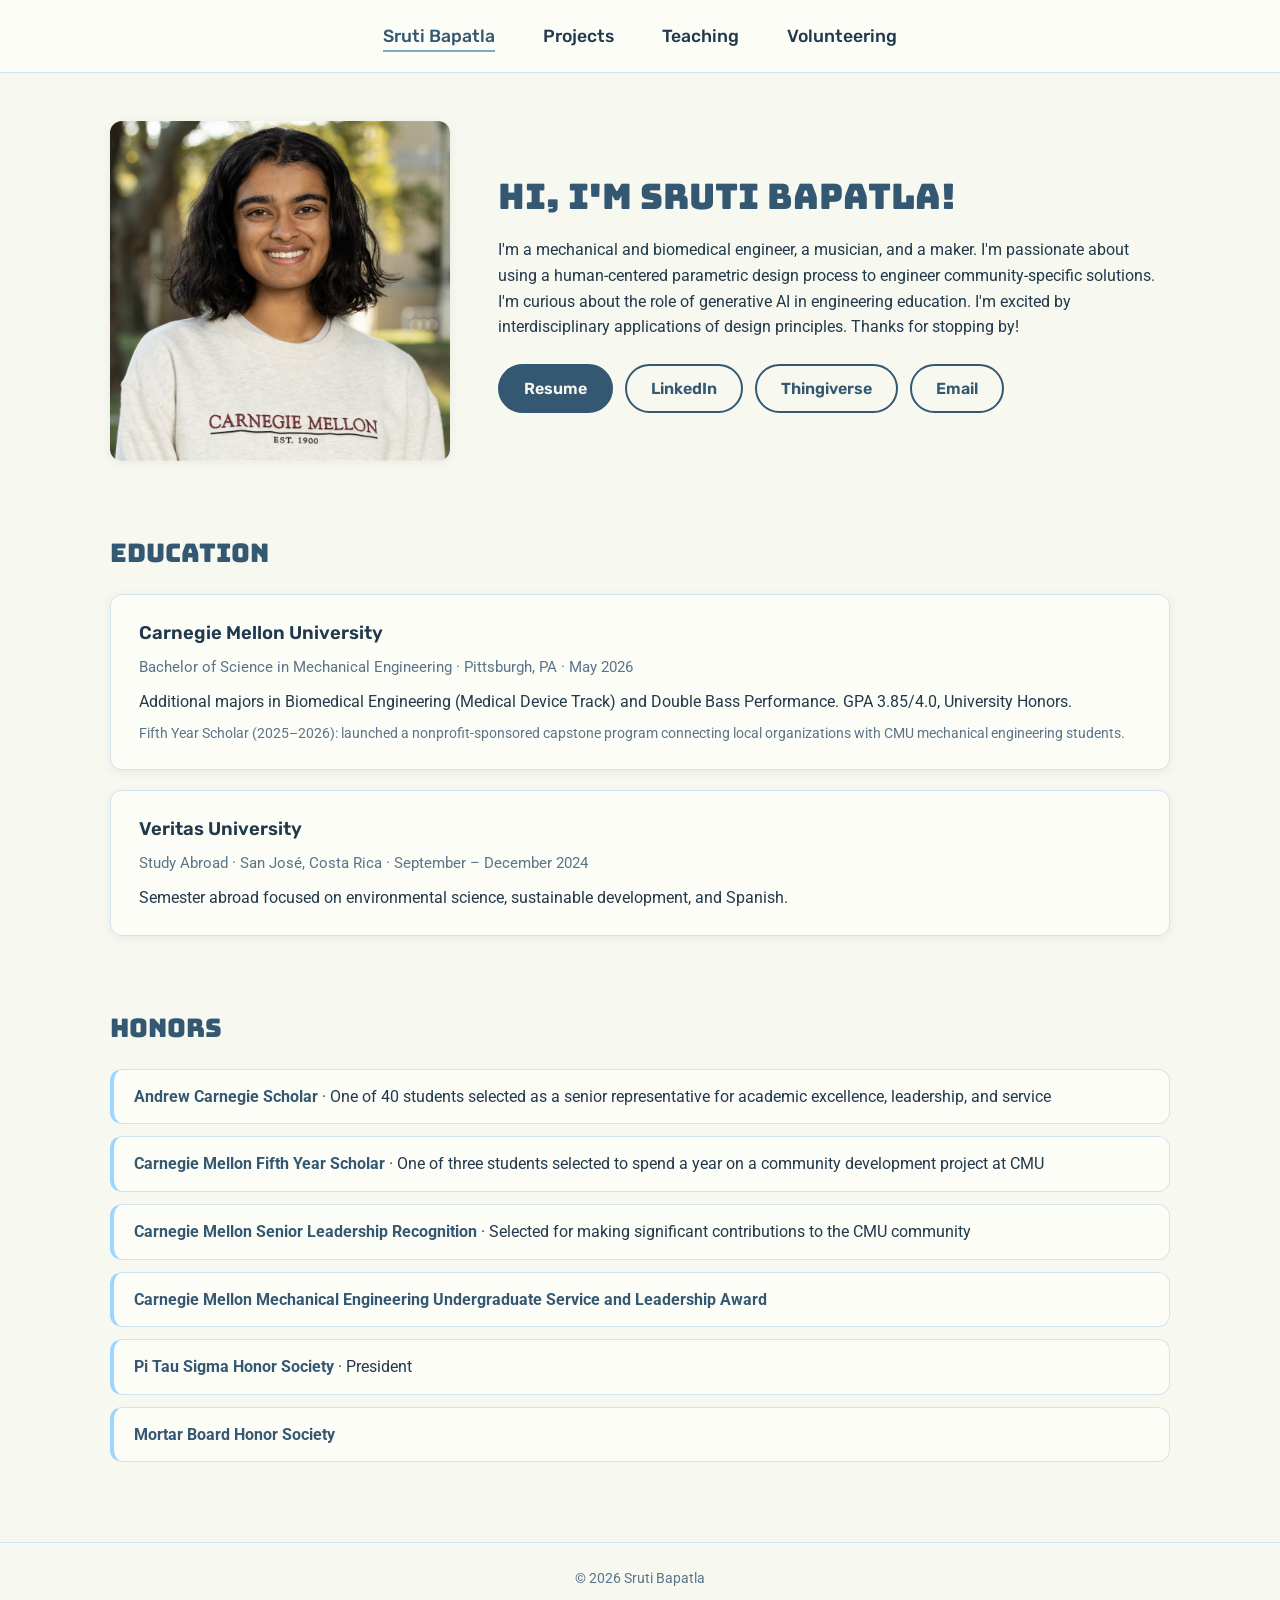
==== index.html @ 10367d78 "Use Rubik for subheadings, menu and card titles Co-Authored-By: Claude Opus 5.5 <noreply@anthropic.c" ====
<!DOCTYPE html>
<html lang="en">
<head>
  <meta charset="UTF-8">
  <meta name="viewport" content="width=device-width, initial-scale=1.0">
  <title>Sruti Bapatla</title>
  <link rel="preconnect" href="https://fonts.googleapis.com">
  <link href="https://fonts.googleapis.com/css2?family=Bungee&family=Roboto:wght@400;500;700&family=Rubik:wght@500;600;700&display=swap" rel="stylesheet">
  <link rel="stylesheet" href="styles.css?v=15">
</head>
<body>
  <nav class="site-nav">
    <ul>
      <li><a href="index.html" class="active">Sruti Bapatla</a></li>
      <li><a href="projects.html">Projects</a></li>
      <li><a href="teaching.html">Teaching</a></li>
      <li><a href="volunteering.html">Volunteering</a></li>
    </ul>
  </nav>

  <main>
    <!-- ===== Photo + About Me ===== -->
    <section class="hero">
      <div class="hero-photo">
        <img src="images/sruti.jpg" alt="Photo of Sruti Bapatla">
      </div>

      <div class="hero-text">
        <h1>Hi, I'm Sruti Bapatla!</h1>
        <p>I'm a mechanical and biomedical engineer, a musician, and a maker. I'm passionate about using a human-centered parametric design process to engineer community-specific solutions. I'm curious about the role of generative AI in engineering education. I'm excited by interdisciplinary applications of design principles. Thanks for stopping by!</p>

        <div class="button-row">
          <a class="btn primary" href="resume.pdf" target="_blank" rel="noopener">Resume</a>
          <a class="btn" href="https://www.linkedin.com/in/sruti-bapatla" target="_blank" rel="noopener">LinkedIn</a>
          <a class="btn" href="https://www.thingiverse.com/srutibapatla/designs" target="_blank" rel="noopener">Thingiverse</a>
          <a class="btn" href="mailto:sbapatla@andrew.cmu.edu">Email</a>
        </div>
      </div>
    </section>

    <!-- ===== Education ===== -->
    <section class="section">
      <h2>Education</h2>

      <div class="edu-card">
        <h3>Carnegie Mellon University</h3>
        <p class="edu-meta">Bachelor of Science in Mechanical Engineering · Pittsburgh, PA · May 2026</p>
        <p>Additional majors in Biomedical Engineering (Medical Device Track) and Double Bass Performance. GPA 3.85/4.0, University Honors.</p>
        <p class="meta" style="margin-top: 8px;">Fifth Year Scholar (2025–2026): launched a nonprofit-sponsored capstone program connecting local organizations with CMU mechanical engineering students.</p>
      </div>

      <div class="edu-card">
        <h3>Veritas University</h3>
        <p class="edu-meta">Study Abroad · San José, Costa Rica · September – December 2024</p>
        <p>Semester abroad focused on environmental science, sustainable development, and Spanish.</p>
      </div>
    </section>

    <!-- ===== Honors ===== -->
    <section class="section">
      <h2>Honors</h2>
      <ul class="honors-list">
        <li><strong>Andrew Carnegie Scholar</strong> · One of 40 students selected as a senior representative for academic excellence, leadership, and service</li>
        <li><strong>Carnegie Mellon Fifth Year Scholar</strong> · One of three students selected to spend a year on a community development project at CMU</li>
        <li><strong>Carnegie Mellon Senior Leadership Recognition</strong> · Selected for making significant contributions to the CMU community</li>
        <li><strong>Carnegie Mellon Mechanical Engineering Undergraduate Service and Leadership Award</strong></li>
        <li><strong>Pi Tau Sigma Honor Society</strong> · President</li>
        <li><strong>Mortar Board Honor Society</strong></li>
      </ul>
    </section>
  </main>

  <footer>© 2026 Sruti Bapatla</footer>
</body>
</html>
---- styles.css ----
/* ===== Fonts =====
   Bungee (headings) and Roboto (body) load from Google Fonts in each page's <head>. */

/* ===== Base ===== */
:root {
  /* Palette */
  --navy: #355872;
  --steel: #7AAACE;
  --sky: #9CD5FF;
  --cream: #F7F8F0;

  --bg: var(--cream);
  --surface: #fdfdf8;
  --text: #22394b;
  --muted: #5a7488;
  --accent: var(--navy);
  --accent-mid: var(--steel);
  --accent-soft: #dcefff;
  --border: #d5e3ee;
  --radius: 12px;
  --shadow: 0 2px 10px rgba(53, 88, 114, 0.08);

  /* Swap these two if you'd rather have the fonts the other way round */
  --font-heading: "Bungee", "Roboto", sans-serif;
  --font-body: "Roboto", -apple-system, "Segoe UI", sans-serif;
  --font-sub: "Rubik", "Roboto", sans-serif; /* bold, easier-to-read middle font for smaller headings */
}

* { box-sizing: border-box; margin: 0; padding: 0; }

/* Unfinished items are marked hidden in the HTML until they're filled in */
[hidden] { display: none !important; }

body {
  font-family: var(--font-body);
  background: var(--bg);
  color: var(--text);
  line-height: 1.6;
}

h1, h2 {
  font-family: var(--font-heading);
  font-weight: 400; /* Bungee has a single weight; this avoids fake bolding */
}

h3, h4, .site-nav a, .cover-title, .btn, .logo-name {
  font-family: var(--font-sub);
  font-weight: 600;
}

h1, h2 { color: var(--navy); }

img { max-width: 100%; display: block; }
a { color: var(--accent); }

/* Text you still need to fill in */
.placeholder-text { color: #8fa3b2; font-style: italic; }

.meta { color: var(--muted); font-size: 0.9rem; }

/* ===== Top navigation ===== */
.site-nav {
  position: sticky;
  top: 0;
  z-index: 10;
  background: var(--surface);
  border-bottom: 1px solid var(--border);
}

.site-nav ul {
  list-style: none;
  display: flex;
  justify-content: center;
  flex-wrap: wrap;
  gap: 8px 48px;
  padding: 22px 16px;
}

.site-nav a {
  color: var(--text);
  text-decoration: none;
  font-size: 1.1rem;
  font-weight: 500;
  padding-bottom: 4px;
  border-bottom: 2px solid transparent;
  transition: border-color 0.2s, color 0.2s;
}

.site-nav a:hover { color: var(--accent-mid); }

.site-nav a.active {
  color: var(--accent);
  border-bottom-color: var(--accent-mid);
}

/* ===== Layout ===== */
main {
  max-width: 1100px;
  margin: 0 auto;
  padding: 48px 20px 80px;
}

h1 { font-size: 2.2rem; margin-bottom: 12px; }
h2 { font-size: 1.6rem; margin-bottom: 20px; }
h3 { font-size: 1.15rem; margin-bottom: 6px; }

.section { margin-top: 72px; }

.page-intro { color: var(--muted); margin-bottom: 32px; }

/* ===== Home: hero ===== */
.hero {
  display: grid;
  grid-template-columns: 340px 1fr;
  gap: 48px;
  align-items: center;
}

.hero-photo img {
  width: 100%;
  aspect-ratio: 1 / 1;
  object-fit: cover;
  object-position: center;
  border-radius: var(--radius);
  box-shadow: var(--shadow);
}

.hero-text p { margin-bottom: 16px; }

.button-row { display: flex; flex-wrap: wrap; gap: 12px; margin-top: 24px; }

.btn {
  display: inline-block;
  padding: 10px 24px;
  border-radius: 999px;
  border: 2px solid var(--accent);
  color: var(--accent);
  background: transparent;
  text-decoration: none;
  font-weight: 600;
  transition: background 0.2s, color 0.2s;
}

.btn:hover, .btn.primary { background: var(--accent); color: var(--cream); }
.btn.primary:hover { background: #2a465b; border-color: #2a465b; }

/* ===== Home: education ===== */
.edu-card {
  background: var(--surface);
  border: 1px solid var(--border);
  border-radius: var(--radius);
  padding: 24px 28px;
  margin-bottom: 20px;
  box-shadow: var(--shadow);
}

.edu-meta { color: var(--muted); font-size: 0.95rem; margin-bottom: 10px; }

/* ===== Projects ===== */
.filter-bar { display: flex; align-items: center; gap: 12px; margin-bottom: 36px; }

.filter-bar label { font-weight: 600; }

.filter-bar select {
  font: inherit;
  padding: 8px 36px 8px 14px;
  border: 1px solid var(--border);
  border-radius: 8px;
  background: var(--surface);
  cursor: pointer;
}

.project-group { display: none; }
.project-group.visible { display: block; }

.project-grid {
  display: grid;
  grid-template-columns: repeat(3, 1fr);
  gap: 32px;
}

.project-card h3 { margin-top: 12px; }

.project-cover {
  position: relative;
  border-radius: var(--radius);
  overflow: hidden;
  background: var(--navy);
  box-shadow: var(--shadow);
}

.project-cover img {
  width: 100%;
  aspect-ratio: 4 / 3;
  object-fit: cover;
  object-position: center;
  transition: opacity 0.3s;
}

.project-cover .cover-title {
  position: absolute;
  left: 0; right: 0; bottom: 0;
  padding: 12px 16px;
  color: #fff;
  font-weight: 600;
  background: linear-gradient(transparent, rgba(53, 88, 114, 0.8));
  transition: opacity 0.3s;
}

.project-cover .overlay {
  position: absolute;
  inset: 0;
  padding: 14px 16px;
  display: flex;
  align-items: center;
  justify-content: center;
  text-align: center;
  color: #fff;
  font-size: 0.85rem;
  line-height: 1.45;
  opacity: 0;
  transition: opacity 0.3s;
}

/* stack paragraphs; scroll if a long description doesn't fit */
.project-cover .overlay { flex-direction: column; gap: 8px; justify-content: safe center; overflow-y: auto; }
.project-cover .overlay:has(p + p) { font-size: 0.78rem; line-height: 1.36; padding: 10px 14px; }
.project-cover:hover img { opacity: 0.2; }
.project-cover:hover .cover-title { opacity: 0; }
.project-cover:hover .overlay { opacity: 1; }
.project-cover .overlay .placeholder-text { color: #e8ecee; }

.skills { display: flex; flex-wrap: wrap; gap: 6px; margin-top: 10px; list-style: none; }

.skills li {
  font-size: 0.8rem;
  padding: 3px 10px;
  border-radius: 999px;
  background: var(--accent-soft);
  color: var(--accent);
}

/* ===== Teaching ===== */
.hover-grid {
  display: grid;
  grid-template-columns: repeat(auto-fill, minmax(300px, 1fr));
  gap: 20px;
  align-items: start;
}

.hover-box {
  background: var(--surface);
  border: 1px solid var(--border);
  border-left: 4px solid var(--accent-mid);
  border-radius: var(--radius);
  padding: 20px 24px;
  box-shadow: var(--shadow);
  transition: transform 0.2s, box-shadow 0.2s;
}

.hover-box:hover { transform: translateY(-2px); box-shadow: 0 6px 18px rgba(53, 88, 114, 0.15); }

.hover-box h3 { margin-bottom: 0; }

.hover-box .details {
  max-height: 0;
  overflow: hidden;
  opacity: 0;
  transition: max-height 0.35s ease, opacity 0.3s, margin 0.3s;
}

.hover-box:hover .details,
.hover-box:focus-within .details {
  max-height: 400px;
  opacity: 1;
  margin-top: 12px;
}

.details-list { padding-left: 18px; }
.details-list li { margin-bottom: 4px; }
.hover-box .details .meta { margin-bottom: 6px; }

.hover-hint { color: var(--muted); font-size: 0.85rem; margin-top: 4px; }

/* ===== Volunteering ===== */
.logo-grid {
  display: grid;
  grid-template-columns: repeat(auto-fill, minmax(280px, 1fr));
  gap: 28px;
}

.logo-card {
  position: relative;
  aspect-ratio: 1 / 1;
  background: var(--surface);
  border: 1px solid var(--border);
  border-radius: var(--radius);
  overflow: hidden;
  box-shadow: var(--shadow);
}

.logo-card img {
  width: 100%;
  height: 100%;
  object-fit: contain;
  object-position: center;
  padding: 28px;
  transition: opacity 0.3s;
}

.logo-card img.photo { object-fit: cover; padding: 0; }

.logo-card .overlay {
  position: absolute;
  inset: 0;
  padding: 24px;
  display: flex;
  flex-direction: column;
  justify-content: center;
  text-align: center;
  background: rgba(53, 88, 114, 0.93);
  color: #fff;
  opacity: 0;
  transition: opacity 0.3s;
}

.logo-card .overlay .role { font-weight: 600; margin-bottom: 8px; opacity: 0.9; }
.logo-card .overlay .placeholder-text { color: var(--sky); }

.logo-card:hover .overlay { opacity: 1; }
.logo-card:hover img { opacity: 0.15; }

.logo-name { text-align: center; margin-top: 10px; font-weight: 600; }

/* ===== Home: honors ===== */
.honors-list { list-style: none; display: grid; gap: 12px; }

.honors-list li {
  background: var(--surface);
  border: 1px solid var(--border);
  border-left: 4px solid var(--sky);
  border-radius: var(--radius);
  padding: 14px 20px;
}

.honors-list strong { color: var(--navy); }

.project-card .meta { margin-top: 2px; }

.poster-link {
  display: inline-block;
  margin-top: 6px;
  font-family: var(--font-sub);
  font-weight: 600;
  font-size: 0.9rem;
  text-decoration: none;
  border-bottom: 2px solid var(--sky);
}

.poster-link:hover { border-bottom-color: var(--navy); }

/* Featured: two larger cards, centered */
.project-grid.featured-grid {
  grid-template-columns: repeat(auto-fit, minmax(0, 440px));   /* centers however many featured cards are shown */
  justify-content: center;
  gap: 40px;
}

.featured-grid .project-card h3 { font-size: 1.25rem; }

@media (max-width: 700px) {
  .project-grid.featured-grid { grid-template-columns: 1fr; }
}

/* Featured cards link to their write-up */
.card-link { color: inherit; text-decoration: none; display: block; }
.card-link:hover h3 { color: var(--steel); }

/* ===== Fabrication Fun gallery ===== */
.fab-gallery {
  display: grid;
  grid-template-columns: repeat(3, minmax(0, 1fr));   /* always three per row */
  gap: 24px;
  align-items: start;
}

.fab-item {
  margin: 0;
  border-radius: var(--radius);
  background: var(--navy);
  overflow: hidden;
  box-shadow: var(--shadow);
  outline: none;
}

.fab-item img {
  width: 100%;
  aspect-ratio: 1 / 1;
  object-fit: cover;
  transition: transform 0.3s, opacity 0.3s;
}

.fab-item figcaption {
  padding: 10px 14px 12px;
  color: var(--cream);
  font-family: var(--font-sub);
  font-weight: 600;
}

.fab-item figcaption.placeholder-text { color: var(--sky); }

.fab-item .skills {
  max-height: 0;
  opacity: 0;
  margin: 0;
  padding: 0 14px;
  overflow: hidden;
  transform: translateY(-6px);
  transition: max-height 0.3s, opacity 0.3s, transform 0.3s, padding 0.3s;
}

.fab-item .skills li { background: var(--sky); color: var(--navy); }

.fab-item:hover img,
.fab-item:focus img { transform: scale(0.92); opacity: 0.55; }

.fab-item:hover .skills,
.fab-item:focus .skills {
  max-height: 200px;
  opacity: 1;
  transform: none;
  padding: 0 14px 14px;
}

/* ===== Blog-style project pages ===== */
.post { max-width: 760px; }

.back-link {
  display: inline-block;
  margin-bottom: 28px;
  font-family: var(--font-sub);
  font-weight: 600;
  text-decoration: none;
}

.back-link:hover { color: var(--steel); }

.post-header { margin-bottom: 28px; }
.post-header h1 { margin-bottom: 6px; }

.post-kicker {
  text-transform: uppercase;
  letter-spacing: 0.08em;
  font-size: 0.8rem;
  font-weight: 600;
  color: var(--steel);
  margin-bottom: 6px;
}

.post-hero {
  width: 100%;
  max-height: 460px;
  object-fit: cover;
  object-position: center;
  border-radius: var(--radius);
  box-shadow: var(--shadow);
  margin-bottom: 40px;
}

.post-section { margin-bottom: 40px; }
.post-section h2 { font-size: 1.35rem; margin-bottom: 10px; }
.post-section p { margin-bottom: 14px; font-size: 1.05rem; }

.post-figure { margin: 24px 0; }

.post-figure img {
  width: 100%;
  border-radius: var(--radius);
  box-shadow: var(--shadow);
}

.post-figure figcaption {
  margin-top: 8px;
  font-size: 0.9rem;
  color: var(--muted);
  text-align: center;
}

.post-hero.contain { object-fit: contain; background: #fff; }

.post-subtitle { font-size: 1.15rem; color: var(--muted); margin-bottom: 6px; }

/* Key numbers */
.stat-row {
  display: grid;
  grid-template-columns: repeat(4, 1fr);
  gap: 12px;
  margin-top: 18px;
}

.stat {
  background: var(--surface);
  border: 1px solid var(--border);
  border-radius: var(--radius);
  padding: 14px 16px;
  display: flex;
  flex-direction: column;
  gap: 4px;
}

.stat-num { font-family: var(--font-sub); font-weight: 700; font-size: 1.25rem; color: var(--navy); }
.stat-label { font-size: 0.85rem; color: var(--muted); line-height: 1.35; }

/* Worked calculation */
.calc {
  background: var(--navy);
  color: var(--cream);
  border-radius: var(--radius);
  padding: 6px 20px;
  margin: 14px 0;
}

.calc div {
  display: flex;
  justify-content: space-between;
  flex-wrap: wrap;
  gap: 4px 16px;
  padding: 10px 0;
  border-bottom: 1px solid rgba(156, 213, 255, 0.25);
}

.calc div:last-child { border-bottom: none; }
.calc span { color: var(--sky); font-size: 0.9rem; }
.calc strong { font-weight: 600; }

@media (max-width: 700px) {
  .stat-row { grid-template-columns: repeat(2, 1fr); }
}

/* Password-protected project */
.lock-card {
  background: var(--surface);
  border: 1px solid var(--border);
  border-radius: var(--radius);
  box-shadow: var(--shadow);
  padding: 32px;
  max-width: 560px;
}

.lock-card h1 { margin-bottom: 12px; }

.lock-form { display: flex; flex-wrap: wrap; gap: 10px; margin-top: 18px; }

.lock-form input {
  flex: 1 1 200px;
  font: inherit;
  padding: 10px 16px;
  border: 1px solid var(--border);
  border-radius: 999px;
  background: #fff;
  color: var(--text);
}

.lock-form input:focus { outline: 2px solid var(--steel); outline-offset: 1px; }
.lock-form .btn { cursor: pointer; font: inherit; font-weight: 600; }

.lock-msg { margin-top: 12px; min-height: 1.5em; color: var(--muted); font-size: 0.95rem; }

.visually-hidden {
  position: absolute; width: 1px; height: 1px; overflow: hidden;
  clip: rect(0 0 0 0); white-space: nowrap;
}

.post-figure.narrow { max-width: 420px; margin-left: auto; margin-right: auto; }

.post-section h3 { margin: 28px 0 10px; color: var(--navy); }

/* Text beside a picture; stacks on phones */
.post-split {
  display: grid;
  grid-template-columns: 1.3fr 1fr;
  gap: 28px;
  align-items: center;
}

.post-split .post-figure { margin: 0; }

/* Image grids */
.post-grid {
  display: grid;
  grid-template-columns: repeat(3, 1fr);
  gap: 14px;
  margin: 18px 0;
}

.post-grid.two { grid-template-columns: repeat(2, 1fr); }
.post-grid.four { grid-template-columns: repeat(4, 1fr); }

.post-grid figure { margin: 0; }

.post-grid img {
  width: 100%;
  aspect-ratio: 1 / 1;
  object-fit: contain;
  object-position: center;
  background: #fff;
  border-radius: 10px;
  border: 1px solid var(--border);
  padding: 6px;
}

.post-grid figcaption {
  margin-top: 6px;
  font-size: 0.82rem;
  color: var(--muted);
  text-align: center;
}

.post-callout {
  background: var(--accent-soft);
  border-radius: var(--radius);
  padding: 14px 18px;
}

.post-cite { font-size: 0.8rem !important; color: var(--muted); }
.post-note { font-size: 0.85rem !important; color: var(--muted); margin-top: 10px; }

/* Requirement cards */
.req-grid {
  display: grid;
  grid-template-columns: repeat(2, 1fr);
  gap: 14px;
  margin-top: 16px;
}

.req-card {
  background: var(--surface);
  border: 1px solid var(--border);
  border-radius: var(--radius);
  padding: 16px 20px;
}

.req-card.focus { background: var(--accent-soft); border-color: var(--sky); }
.req-card h3 { margin: 0 0 8px; font-size: 1.05rem; }
.req-card ul, .pros-cons ul, .post-list { padding-left: 18px; }
.req-card li, .pros-cons li, .post-list li { margin-bottom: 4px; }

/* Concept blocks */
.concept {
  background: var(--surface);
  border: 1px solid var(--border);
  border-radius: var(--radius);
  padding: 4px 22px 18px;
  margin: 20px 0;
}

.concept h3 { margin-top: 18px; }

.pros-cons {
  display: grid;
  grid-template-columns: 1fr 1fr;
  gap: 18px;
}

.pros-cons h4 { font-family: var(--font-sub); color: var(--steel); margin-bottom: 4px; }

/* Table */
.post-table {
  width: 100%;
  border-collapse: collapse;
  margin: 10px 0 12px;
  font-size: 0.95rem;
  background: var(--surface);
  border-radius: var(--radius);
  overflow: hidden;
}

.post-table th, .post-table td { padding: 10px 12px; text-align: center; border-bottom: 1px solid var(--border); }
.post-table th { background: var(--navy); color: var(--cream); font-family: var(--font-sub); font-weight: 600; }
.post-table td:first-child { font-weight: 600; text-align: left; }

/* Quote */
.post-quote {
  margin: 28px 0 14px;
  padding: 20px 24px;
  border-radius: var(--radius);
  background: var(--navy);
  color: var(--cream);
  font-size: 1.1rem;
  font-style: italic;
}

.post-quote span { display: block; margin-top: 8px; font-size: 0.85rem; font-style: normal; color: var(--sky); }

@media (max-width: 700px) {
  .post-split, .pros-cons, .req-grid { grid-template-columns: 1fr; }
  .post-grid, .post-grid.four { grid-template-columns: repeat(2, 1fr); }
  .table-wrap { overflow-x: auto; }
}

/* ===== Footer ===== */
footer {
  text-align: center;
  color: var(--muted);
  font-size: 0.9rem;
  padding: 24px;
  border-top: 1px solid var(--border);
}

/* ===== Responsive ===== */
@media (max-width: 900px) {
  .project-grid { grid-template-columns: repeat(2, 1fr); }
}

@media (max-width: 700px) {
  .fab-gallery { gap: 10px; }
  .fab-item figcaption { font-size: 0.8rem; padding: 6px 8px 8px; }
  .fab-item .skills li { font-size: 0.65rem; padding: 2px 6px; }
  .hero { grid-template-columns: 1fr; }
  .hero-photo { max-width: 320px; margin: 0 auto; }
  .project-grid { grid-template-columns: 1fr; }
  .site-nav ul { gap: 8px 24px; }
}
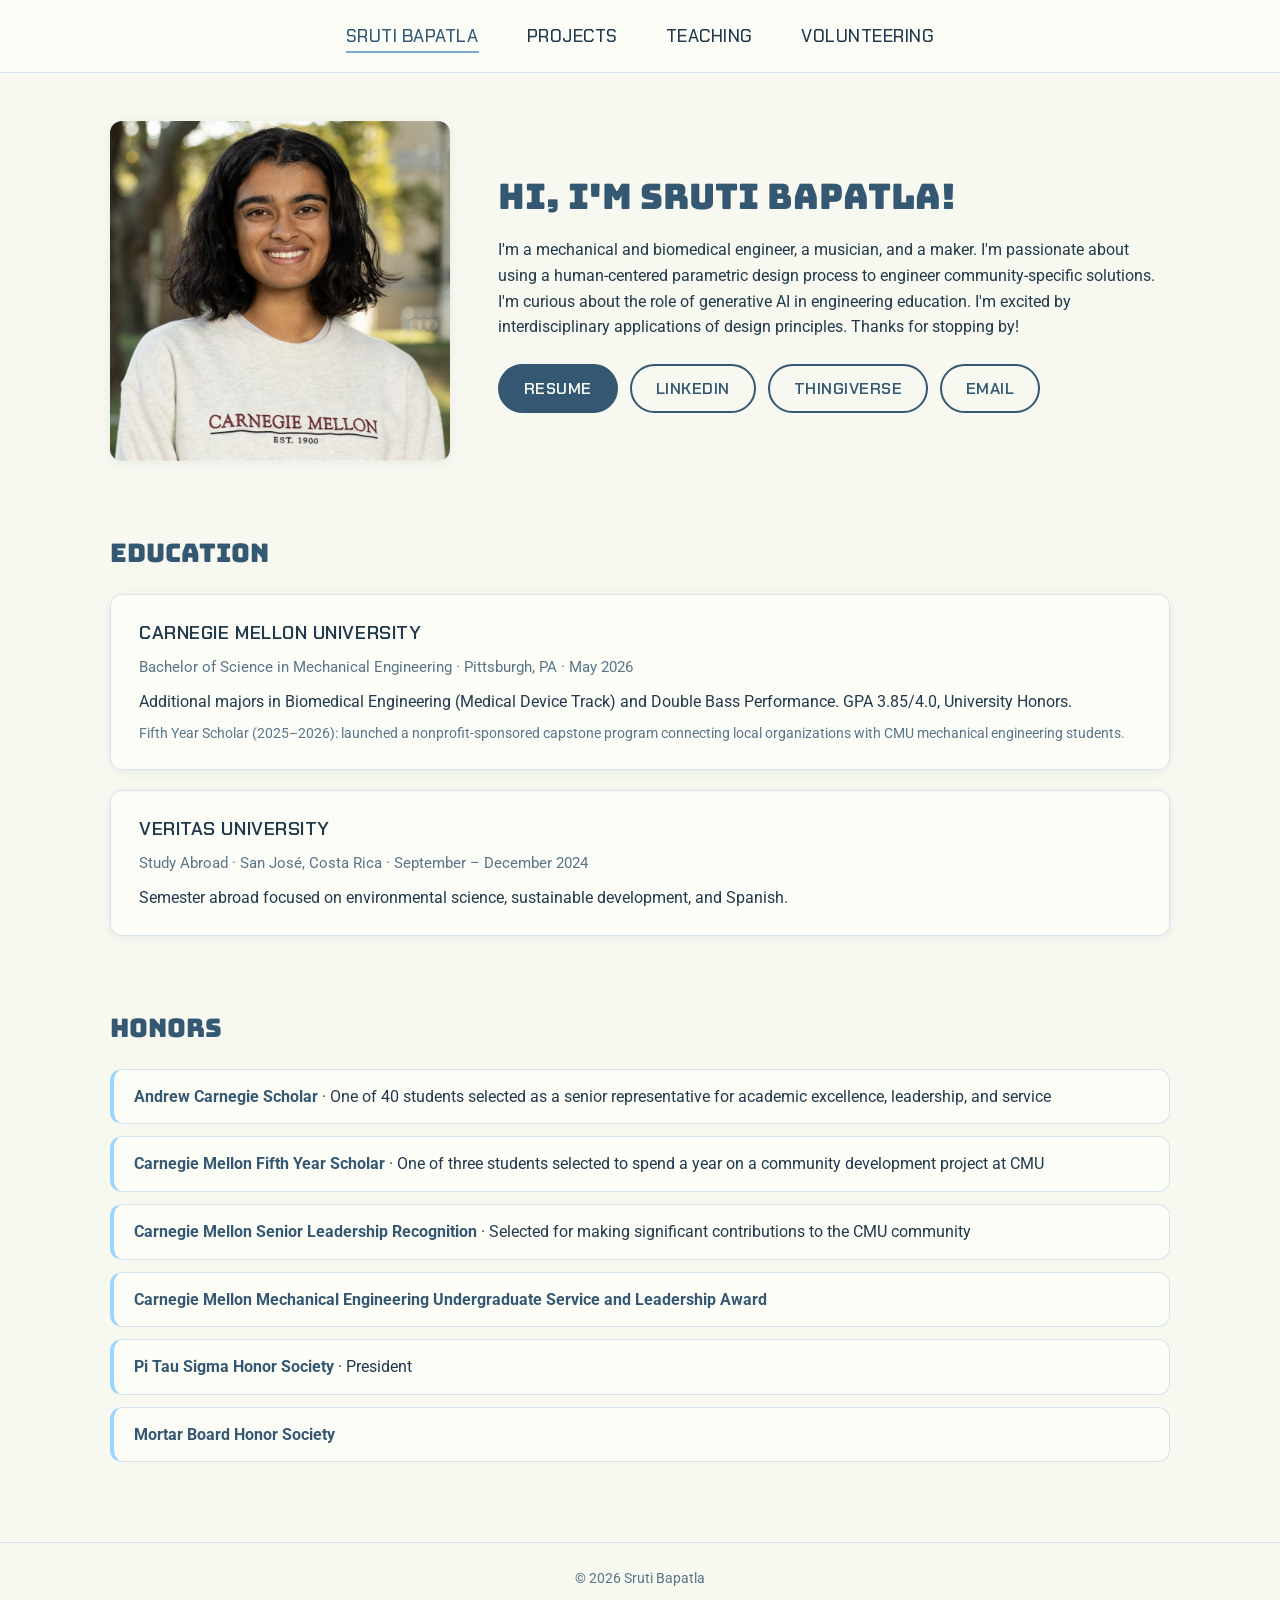
==== commit 30314aba: "Switch subheading font to all-caps Chakra Petch Co-Authored-By: Claude Opus 5.5 <noreply@anthropic.c" ====
--- a/index.html
+++ b/index.html
@@ -5,8 +5,8 @@
   <meta name="viewport" content="width=device-width, initial-scale=1.0">
   <title>Sruti Bapatla</title>
   <link rel="preconnect" href="https://fonts.googleapis.com">
-  <link href="https://fonts.googleapis.com/css2?family=Bungee&family=Roboto:wght@400;500;700&family=Rubik:wght@500;600;700&display=swap" rel="stylesheet">
-  <link rel="stylesheet" href="styles.css?v=15">
+  <link href="https://fonts.googleapis.com/css2?family=Bungee&family=Roboto:wght@400;500;700&family=Chakra+Petch:wght@500;600;700&display=swap" rel="stylesheet">
+  <link rel="stylesheet" href="styles.css?v=16">
 </head>
 <body>
   <nav class="site-nav">
--- a/styles.css
+++ b/styles.css
@@ -23,7 +23,7 @@
   /* Swap these two if you'd rather have the fonts the other way round */
   --font-heading: "Bungee", "Roboto", sans-serif;
   --font-body: "Roboto", -apple-system, "Segoe UI", sans-serif;
-  --font-sub: "Rubik", "Roboto", sans-serif; /* bold, easier-to-read middle font for smaller headings */
+  --font-sub: "Chakra Petch", "Roboto", sans-serif; /* blocky all-caps middle font for smaller headings */
 }
 
 * { box-sizing: border-box; margin: 0; padding: 0; }
@@ -46,6 +46,13 @@
 h3, h4, .site-nav a, .cover-title, .btn, .logo-name {
   font-family: var(--font-sub);
   font-weight: 600;
+}
+
+/* Everything set in the middle font is all caps */
+h3, h4, .site-nav a, .cover-title, .btn, .logo-name,
+.poster-link, .fab-item figcaption, .back-link, .post-table th {
+  text-transform: uppercase;
+  letter-spacing: 0.03em;
 }
 
 h1, h2 { color: var(--navy); }
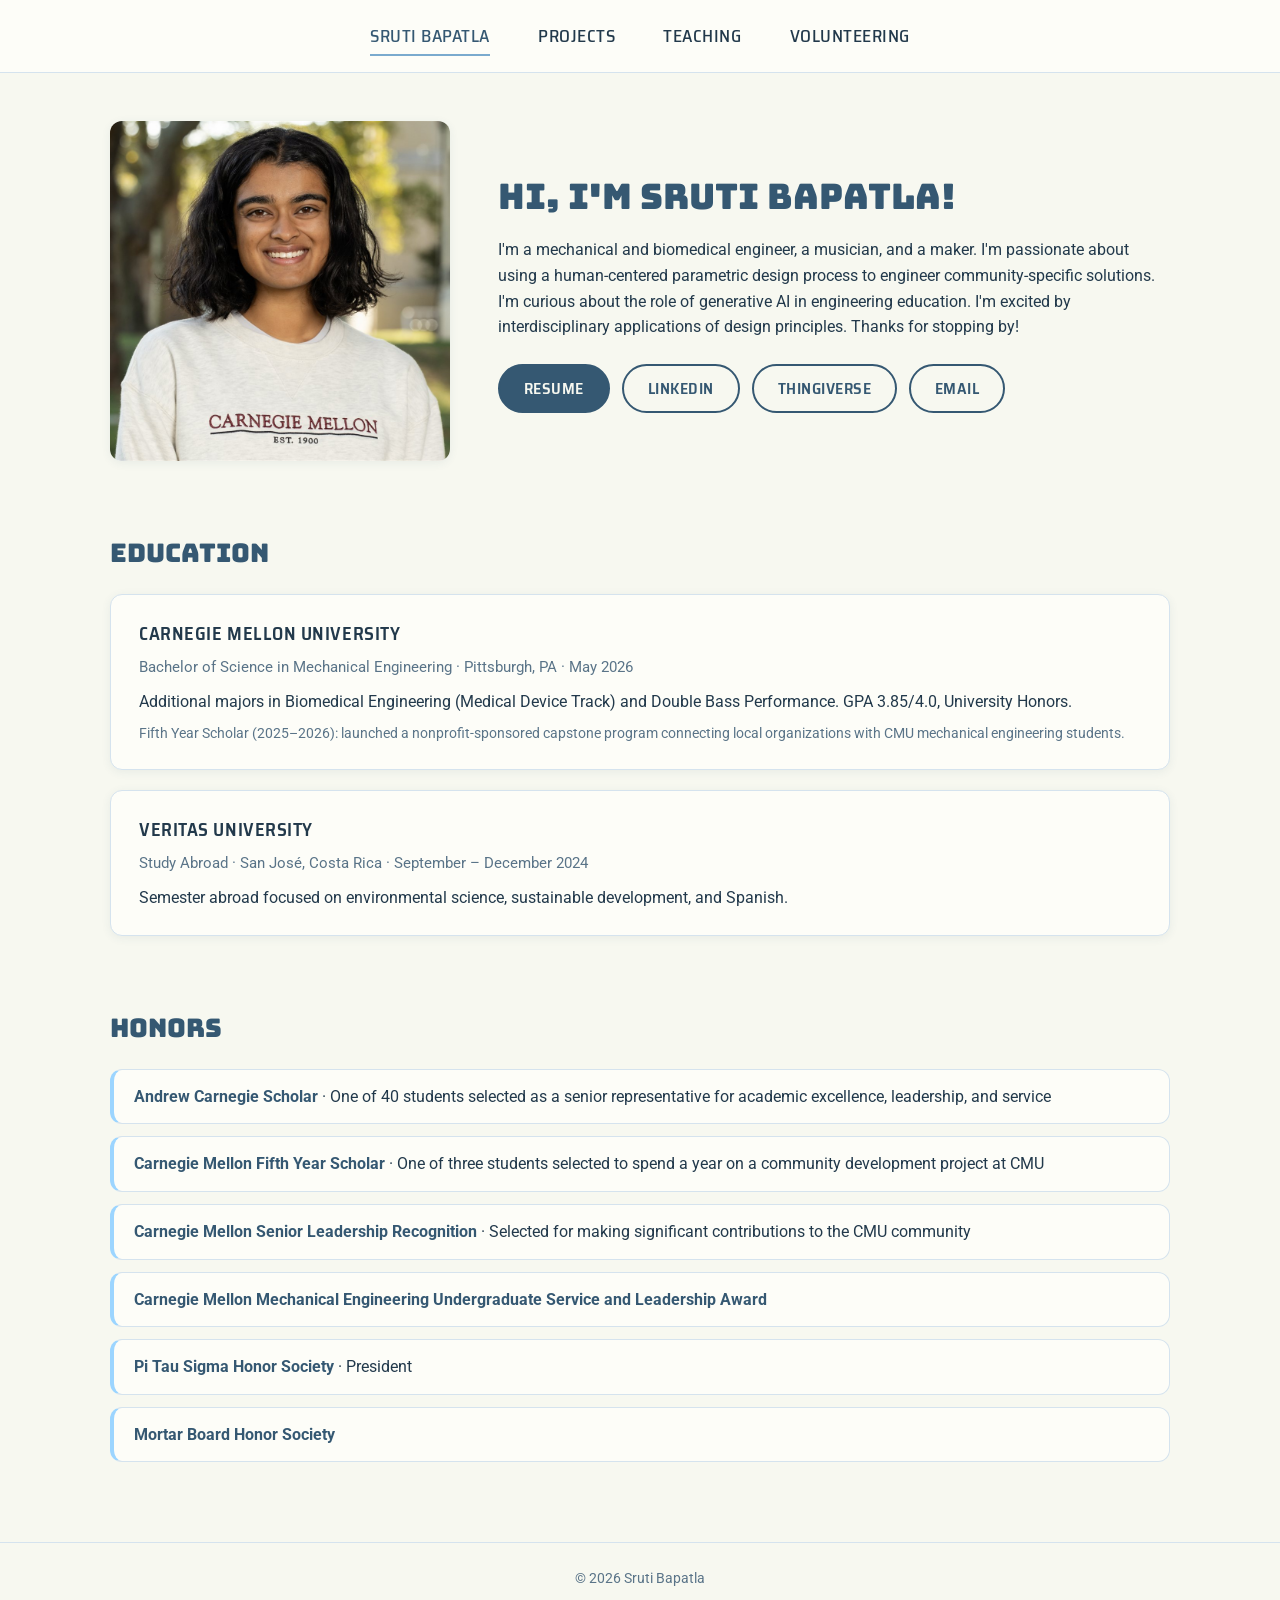
==== commit f82f9740: "Use narrower Saira Semi Condensed for subheadings Co-Authored-By: Claude Opus 5.5 <noreply@anthropic" ====
--- a/index.html
+++ b/index.html
@@ -5,8 +5,8 @@
   <meta name="viewport" content="width=device-width, initial-scale=1.0">
   <title>Sruti Bapatla</title>
   <link rel="preconnect" href="https://fonts.googleapis.com">
-  <link href="https://fonts.googleapis.com/css2?family=Bungee&family=Roboto:wght@400;500;700&family=Chakra+Petch:wght@500;600;700&display=swap" rel="stylesheet">
-  <link rel="stylesheet" href="styles.css?v=16">
+  <link href="https://fonts.googleapis.com/css2?family=Bungee&family=Roboto:wght@400;500;700&family=Saira+Semi+Condensed:wght@500;600;700&display=swap" rel="stylesheet">
+  <link rel="stylesheet" href="styles.css?v=17">
 </head>
 <body>
   <nav class="site-nav">
--- a/styles.css
+++ b/styles.css
@@ -23,7 +23,7 @@
   /* Swap these two if you'd rather have the fonts the other way round */
   --font-heading: "Bungee", "Roboto", sans-serif;
   --font-body: "Roboto", -apple-system, "Segoe UI", sans-serif;
-  --font-sub: "Chakra Petch", "Roboto", sans-serif; /* blocky all-caps middle font for smaller headings */
+  --font-sub: "Saira Semi Condensed", "Roboto", sans-serif; /* blocky all-caps middle font for smaller headings */
 }
 
 * { box-sizing: border-box; margin: 0; padding: 0; }
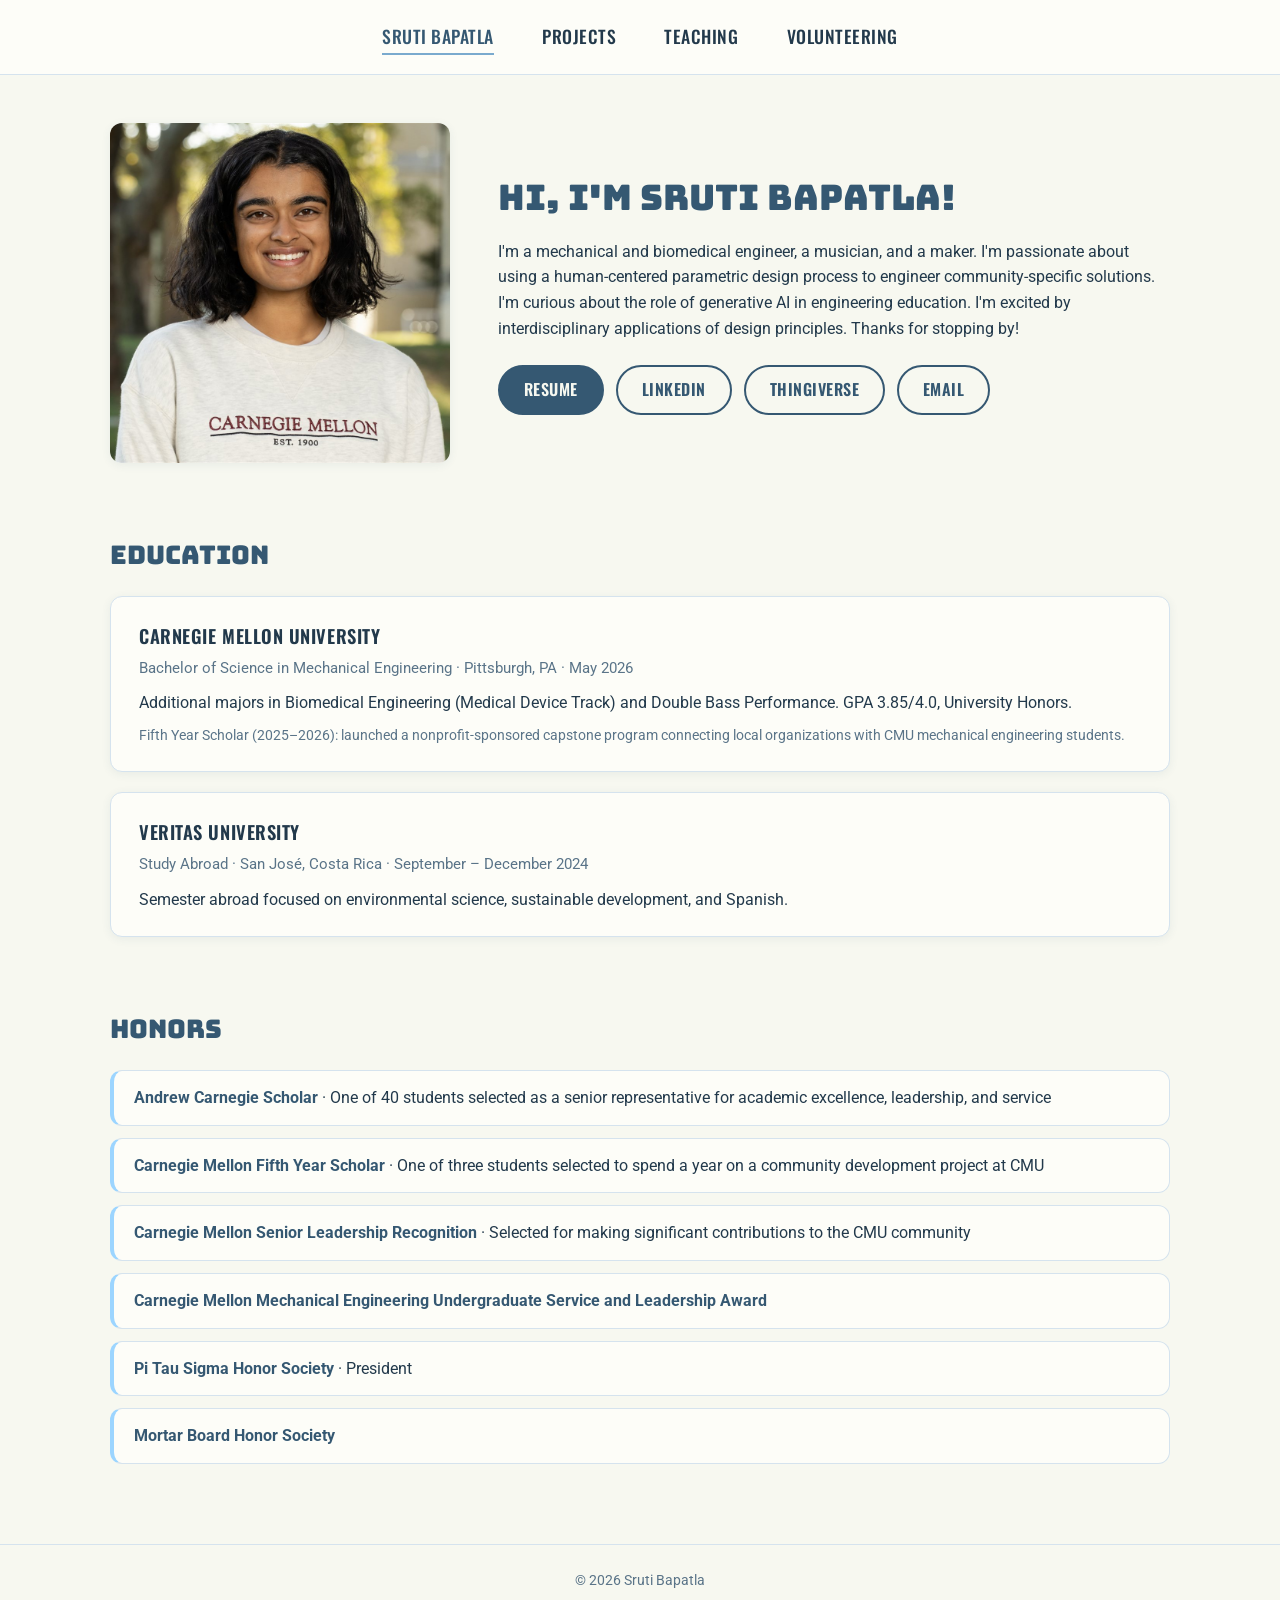
==== commit c41ecb45: "Use Oswald for the all-caps subheading font Co-Authored-By: Claude Opus 5.5 <noreply@anthropic.com>" ====
--- a/index.html
+++ b/index.html
@@ -5,8 +5,8 @@
   <meta name="viewport" content="width=device-width, initial-scale=1.0">
   <title>Sruti Bapatla</title>
   <link rel="preconnect" href="https://fonts.googleapis.com">
-  <link href="https://fonts.googleapis.com/css2?family=Bungee&family=Roboto:wght@400;500;700&family=Saira+Semi+Condensed:wght@500;600;700&display=swap" rel="stylesheet">
-  <link rel="stylesheet" href="styles.css?v=17">
+  <link href="https://fonts.googleapis.com/css2?family=Bungee&family=Roboto:wght@400;500;700&family=Oswald:wght@500;600;700&display=swap" rel="stylesheet">
+  <link rel="stylesheet" href="styles.css?v=18">
 </head>
 <body>
   <nav class="site-nav">
--- a/styles.css
+++ b/styles.css
@@ -23,7 +23,7 @@
   /* Swap these two if you'd rather have the fonts the other way round */
   --font-heading: "Bungee", "Roboto", sans-serif;
   --font-body: "Roboto", -apple-system, "Segoe UI", sans-serif;
-  --font-sub: "Saira Semi Condensed", "Roboto", sans-serif; /* blocky all-caps middle font for smaller headings */
+  --font-sub: "Oswald", "Roboto", sans-serif; /* blocky all-caps middle font for smaller headings */
 }
 
 * { box-sizing: border-box; margin: 0; padding: 0; }
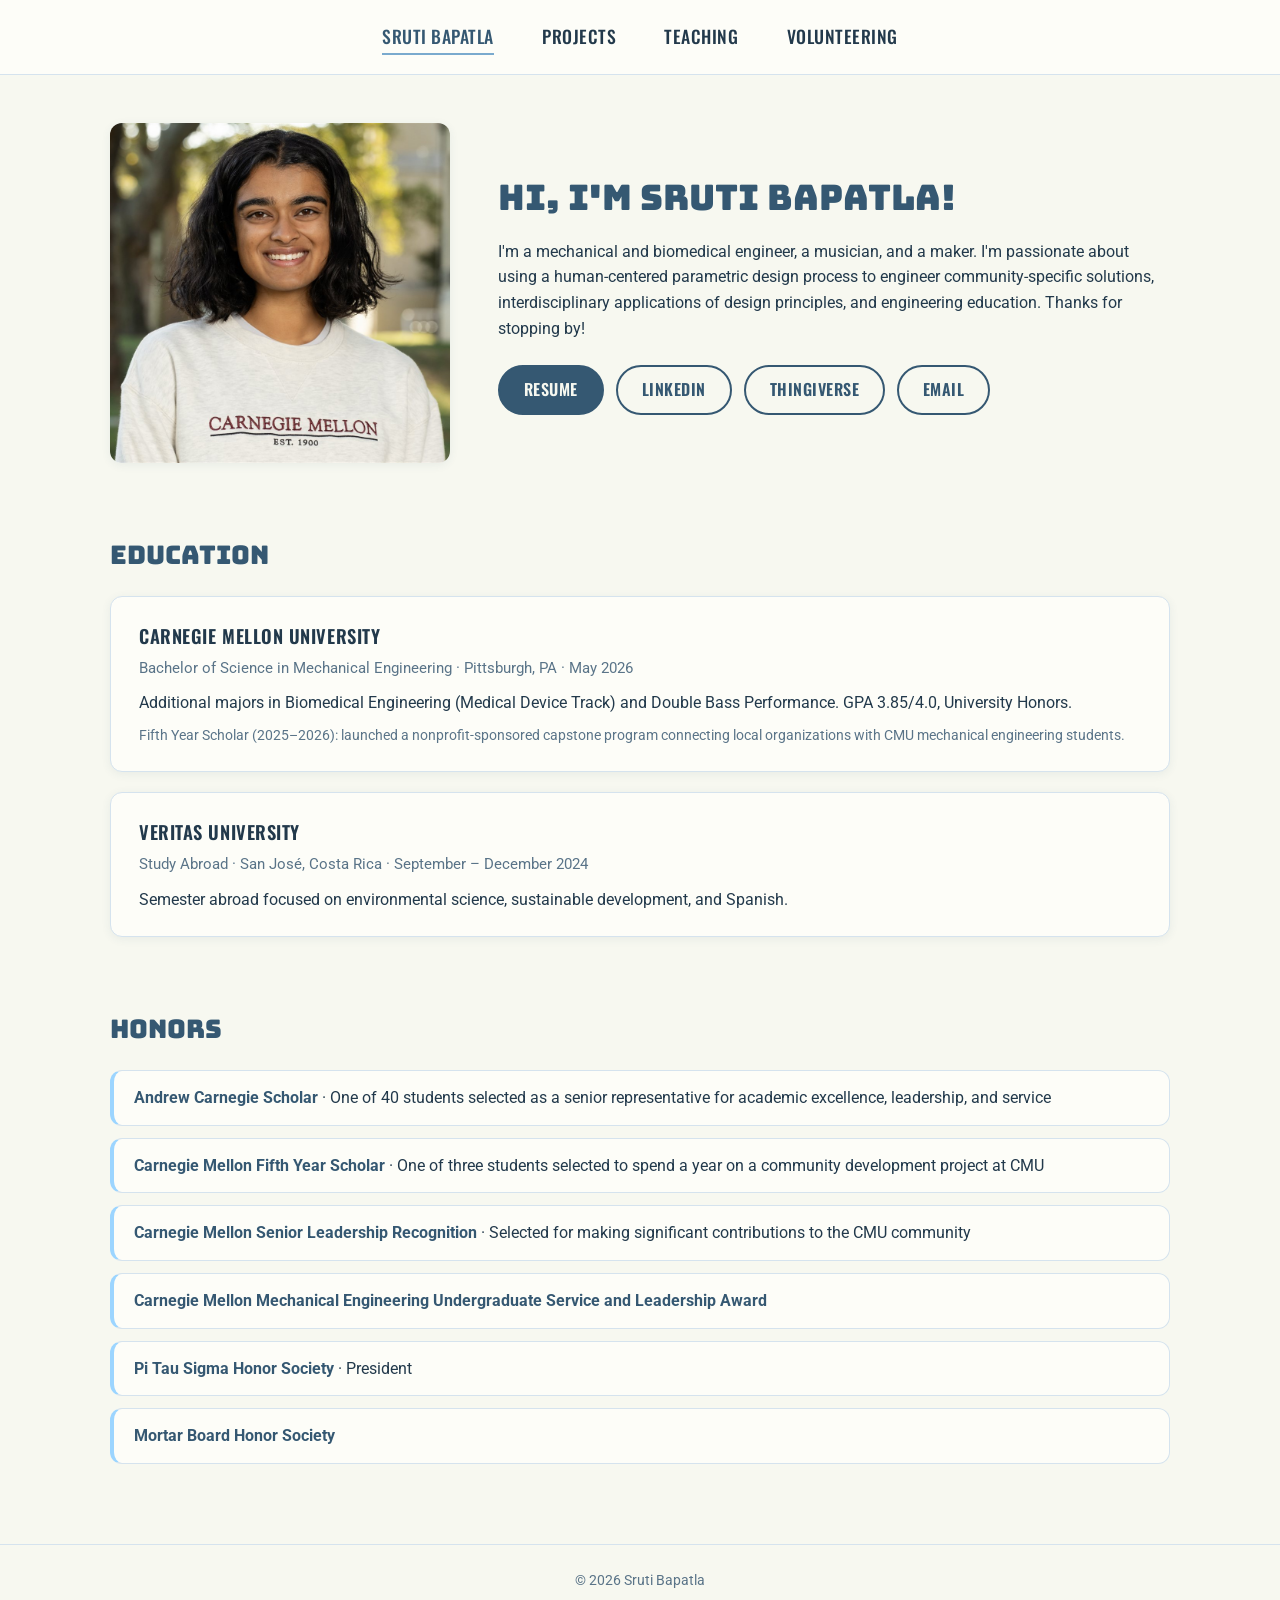
==== commit d930f2f7: "Tighten home page bio Co-Authored-By: Claude Opus 5.5 <noreply@anthropic.com>" ====
--- a/index.html
+++ b/index.html
@@ -27,7 +27,7 @@
 
       <div class="hero-text">
         <h1>Hi, I'm Sruti Bapatla!</h1>
-        <p>I'm a mechanical and biomedical engineer, a musician, and a maker. I'm passionate about using a human-centered parametric design process to engineer community-specific solutions. I'm curious about the role of generative AI in engineering education. I'm excited by interdisciplinary applications of design principles. Thanks for stopping by!</p>
+        <p>I'm a mechanical and biomedical engineer, a musician, and a maker. I'm passionate about using a human-centered parametric design process to engineer community-specific solutions, interdisciplinary applications of design principles, and engineering education. Thanks for stopping by!</p>
 
         <div class="button-row">
           <a class="btn primary" href="resume.pdf" target="_blank" rel="noopener">Resume</a>
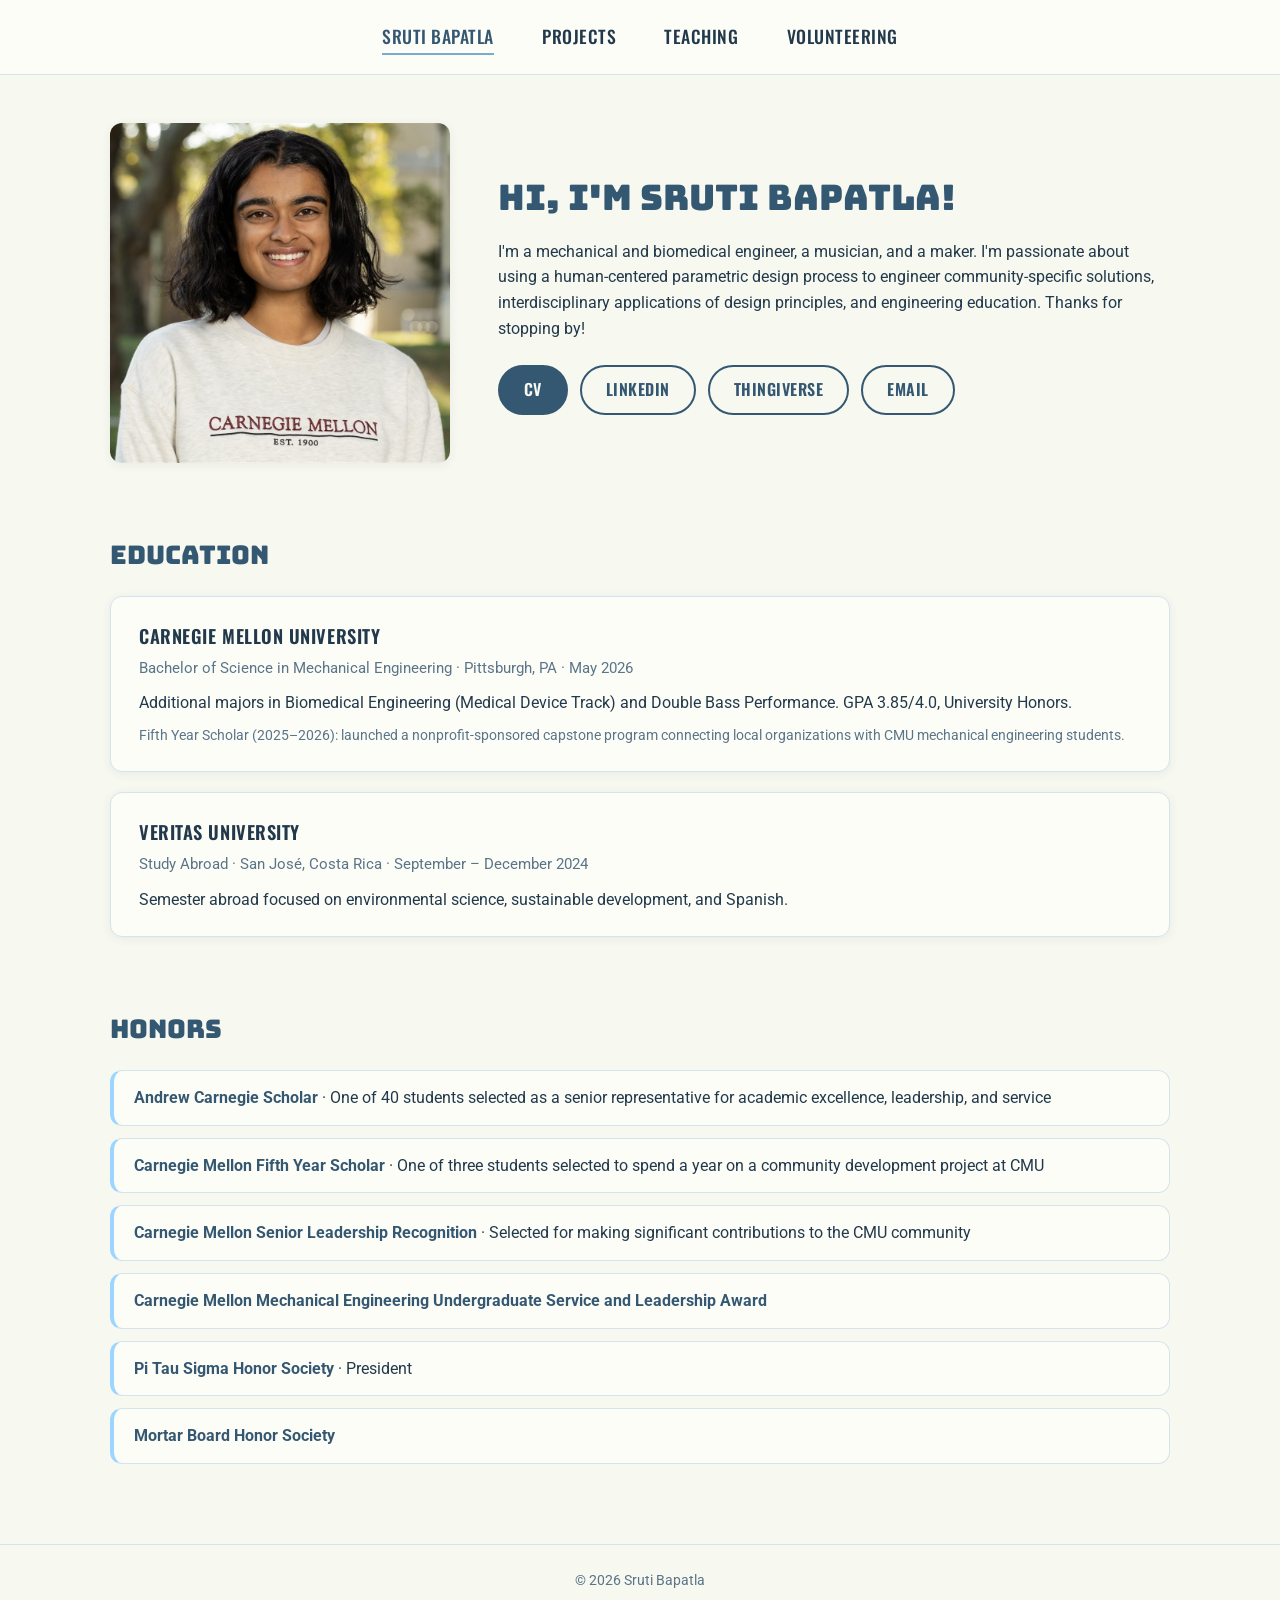
==== commit a126c7d0: "Replace resume with CV Co-Authored-By: Claude Opus 5.5 <noreply@anthropic.com>" ====
--- a/index.html
+++ b/index.html
@@ -30,7 +30,7 @@
         <p>I'm a mechanical and biomedical engineer, a musician, and a maker. I'm passionate about using a human-centered parametric design process to engineer community-specific solutions, interdisciplinary applications of design principles, and engineering education. Thanks for stopping by!</p>
 
         <div class="button-row">
-          <a class="btn primary" href="resume.pdf" target="_blank" rel="noopener">Resume</a>
+          <a class="btn primary" href="cv.pdf" target="_blank" rel="noopener">CV</a>
           <a class="btn" href="https://www.linkedin.com/in/sruti-bapatla" target="_blank" rel="noopener">LinkedIn</a>
           <a class="btn" href="https://www.thingiverse.com/srutibapatla/designs" target="_blank" rel="noopener">Thingiverse</a>
           <a class="btn" href="mailto:sbapatla@andrew.cmu.edu">Email</a>
